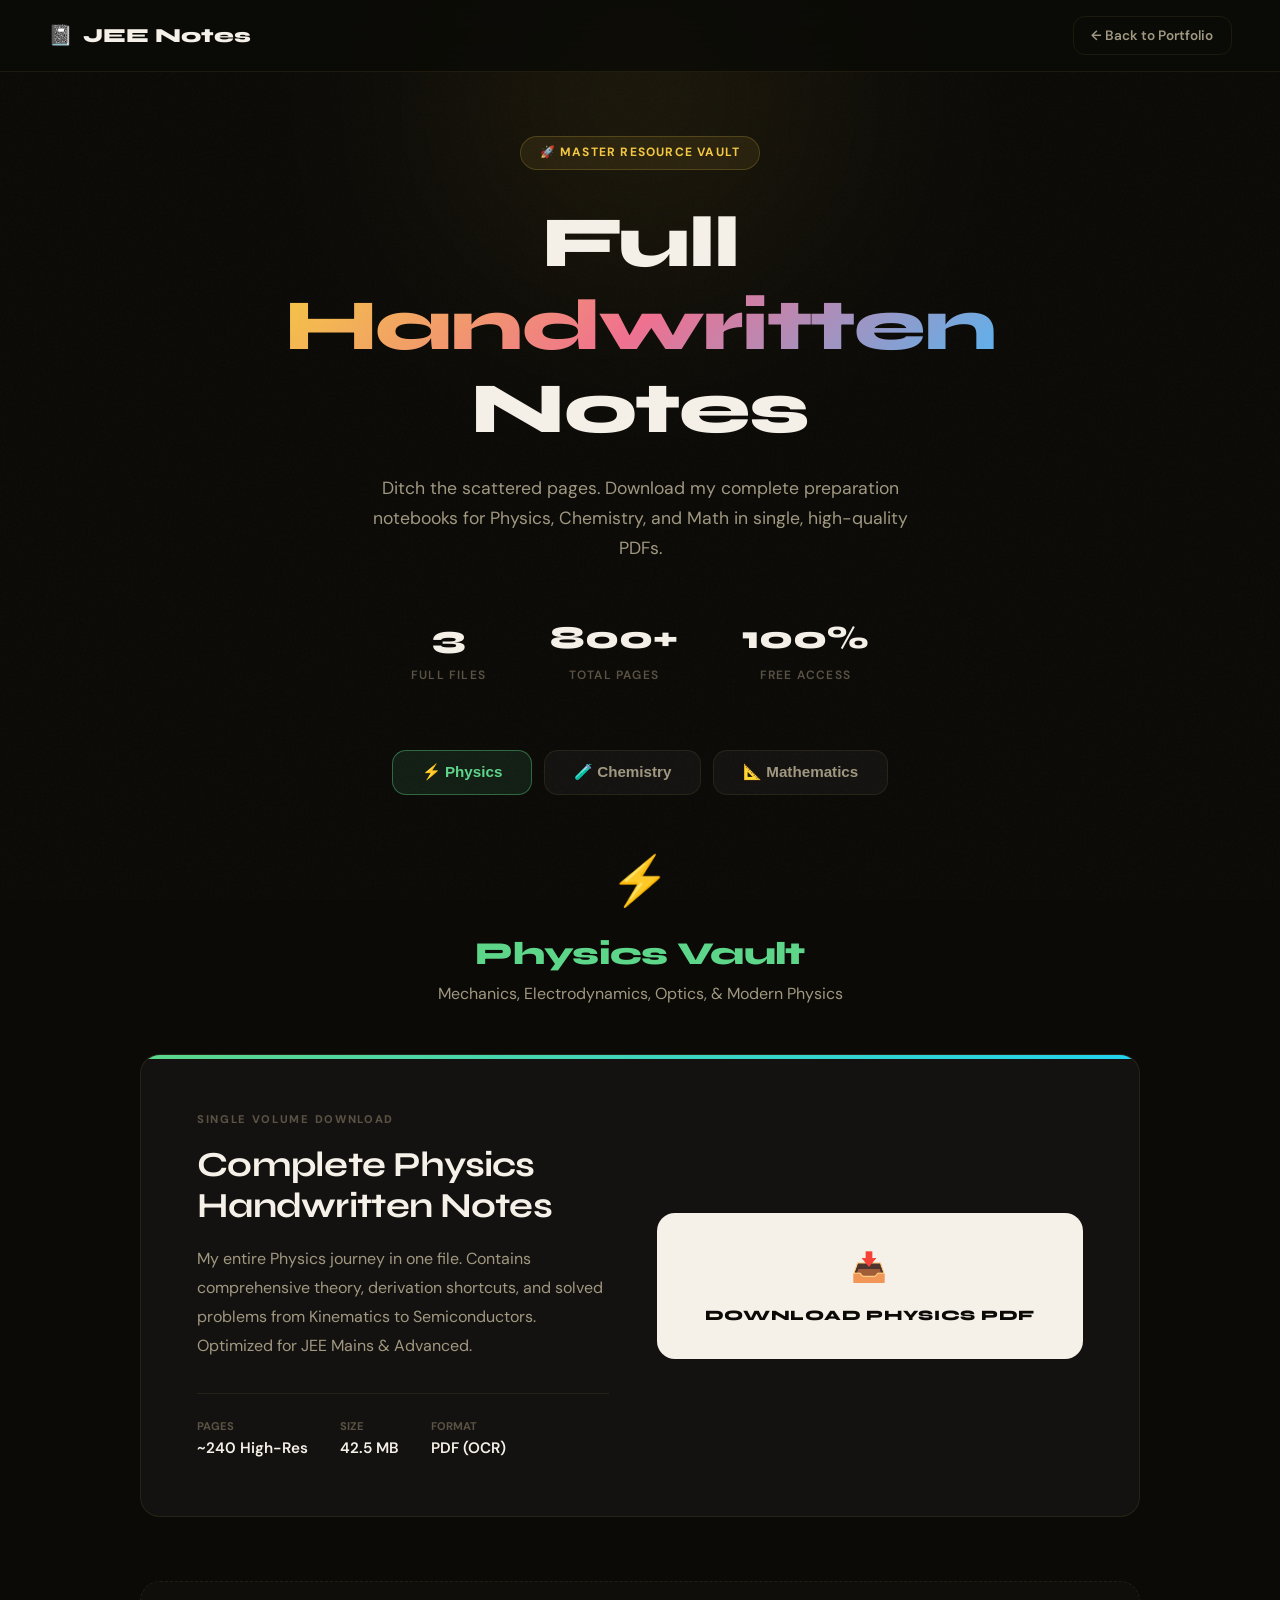
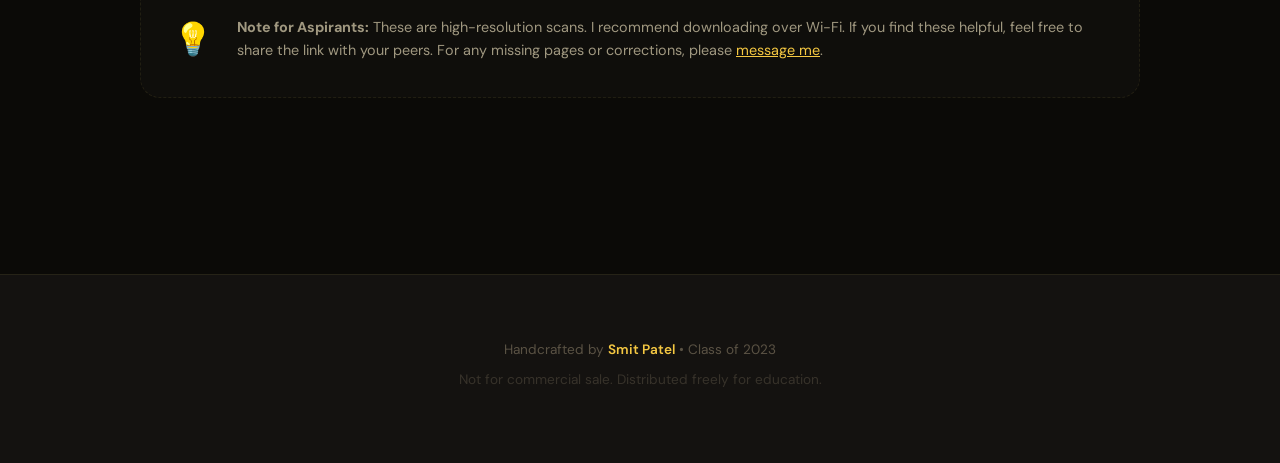
==== jee-notes.html @ 34f79dc5 "Add files via upload" ====
<!DOCTYPE html>
<html lang="en">

<head>
    <meta charset="UTF-8">
    <meta name="viewport" content="width=device-width, initial-scale=1.0">
    <title>JEE Notes — Smit Patel</title>
    <link rel="preconnect" href="https://fonts.googleapis.com">
    <link
        href="https://fonts.googleapis.com/css2?family=Syne:wght@400;600;700;800&family=DM+Sans:ital,opsz,wght@0,9..40,300;0,9..40,400;0,9..40,500;1,9..40,300&display=swap"
        rel="stylesheet">
    <style>
        :root {
            --bg: #0b0a07;
            --surface: #141210;
            --surface2: #1c1a15;
            --border: rgba(255, 220, 100, 0.08);
            --border-hover: rgba(255, 220, 100, 0.18);
            --text: #f5f0e8;
            --text-dim: #a09880;
            --text-muted: #5a5244;
            --gold: #f5c842;
            --gold2: #e8a020;
            --green: #5dd68a;
            --blue: #58b4f0;
            --pink: #f07090;
            --radius: 20px;
            --radius-sm: 10px;
        }

        *,
        *::before,
        *::after {
            box-sizing: border-box;
            margin: 0;
            padding: 0;
        }

        html {
            scroll-behavior: smooth;
        }

        body {
            font-family: 'DM Sans', sans-serif;
            background: var(--bg);
            color: var(--text);
            line-height: 1.6;
            overflow-x: hidden;
            -webkit-font-smoothing: antialiased;
        }

        /* Noise grain effect */
        body::before {
            content: '';
            position: fixed;
            inset: 0;
            background-image: url("data:image/svg+xml,%3Csvg viewBox='0 0 512 512' xmlns='http://www.w3.org/2000/svg'%3E%3Cfilter id='n'%3E%3CfeTurbulence type='fractalNoise' baseFrequency='0.75' numOctaves='4' stitchTiles='stitch'/%3E%3C/filter%3E%3Crect width='100%25' height='100%25' filter='url(%23n)' opacity='1'/%3E%3C/svg%3E");
            opacity: 0.025;
            pointer-events: none;
            z-index: 999;
        }

        h1,
        h2,
        h3,
        h4 {
            font-family: 'Syne', sans-serif;
            line-height: 1.15;
            letter-spacing: -0.02em;
        }

        /* ── NAV ── */
        nav {
            position: fixed;
            top: 0;
            left: 0;
            right: 0;
            z-index: 1000;
            padding: 0 clamp(1.5rem, 5vw, 3rem);
            height: 72px;
            display: flex;
            align-items: center;
            justify-content: space-between;
            background: rgba(11, 10, 7, 0.8);
            backdrop-filter: blur(20px);
            border-bottom: 1px solid var(--border);
        }

        .nav-logo {
            font-family: 'Syne', sans-serif;
            font-size: 1.25rem;
            font-weight: 800;
            color: var(--text);
            text-decoration: none;
            display: flex;
            align-items: center;
            gap: 0.6rem;
        }

        .nav-logo span {
            color: var(--gold);
        }

        .nav-back {
            display: inline-flex;
            align-items: center;
            gap: 0.5rem;
            font-size: 0.85rem;
            font-weight: 600;
            color: var(--text-dim);
            text-decoration: none;
            padding: 0.5rem 1.1rem;
            border: 1px solid var(--border);
            border-radius: 12px;
            transition: all 0.2s cubic-bezier(0.4, 0, 0.2, 1);
        }

        .nav-back:hover {
            color: var(--text);
            border-color: var(--border-hover);
            background: var(--surface2);
            transform: translateX(-3px);
        }

        /* ── HERO ── */
        .hero {
            min-height: 55vh;
            display: flex;
            align-items: center;
            justify-content: center;
            padding-top: 72px;
            position: relative;
            text-align: center;
        }

        .hero-glow {
            position: absolute;
            pointer-events: none;
            border-radius: 50%;
            filter: blur(120px);
            opacity: 0.15;
            z-index: 0;
        }

        .glow-gold {
            width: 600px;
            height: 400px;
            top: -100px;
            left: 50%;
            transform: translateX(-50%);
            background: radial-gradient(circle, var(--gold), transparent 70%);
        }

        .hero-inner {
            position: relative;
            z-index: 1;
            padding: 4rem clamp(1.5rem, 5vw, 2.5rem);
            max-width: 800px;
        }

        .hero-badge {
            display: inline-flex;
            align-items: center;
            gap: 0.5rem;
            background: rgba(245, 200, 66, 0.08);
            border: 1px solid rgba(245, 200, 66, 0.2);
            border-radius: 100px;
            padding: 0.4rem 1.2rem;
            font-size: 0.75rem;
            font-weight: 700;
            letter-spacing: 0.1em;
            text-transform: uppercase;
            color: var(--gold);
            margin-bottom: 2rem;
        }

        .hero-title {
            font-size: clamp(2.5rem, 7vw, 4.5rem);
            font-weight: 800;
            margin-bottom: 1.5rem;
        }

        .hero-title span {
            background: linear-gradient(135deg, #f5c842 0%, #f07090 50%, #58b4f0 100%);
            -webkit-background-clip: text;
            -webkit-text-fill-color: transparent;
            background-clip: text;
        }

        .hero-sub {
            font-size: 1.1rem;
            color: var(--text-dim);
            line-height: 1.7;
            max-width: 550px;
            margin: 0 auto 3rem;
        }

        .hero-stats {
            display: flex;
            justify-content: center;
            gap: 4rem;
            flex-wrap: wrap;
        }

        .stat-num {
            font-family: 'Syne', sans-serif;
            font-size: 2rem;
            font-weight: 800;
            color: var(--text);
            margin-bottom: 0.2rem;
        }

        .stat-label {
            font-size: 0.75rem;
            color: var(--text-muted);
            text-transform: uppercase;
            letter-spacing: 0.1em;
            font-weight: 600;
        }

        /* ── TABS ── */
        .tabs {
            display: flex;
            justify-content: center;
            gap: 0.75rem;
            margin-bottom: 3rem;
            flex-wrap: wrap;
        }

        .tab-btn {
            display: inline-flex;
            align-items: center;
            gap: 0.6rem;
            padding: 0.8rem 1.8rem;
            border-radius: 14px;
            border: 1px solid var(--border);
            background: var(--surface);
            color: var(--text-dim);
            font-size: 0.95rem;
            font-weight: 600;
            cursor: pointer;
            transition: all 0.3s cubic-bezier(0.4, 0, 0.2, 1);
        }

        .tab-btn:hover {
            border-color: var(--border-hover);
            background: var(--surface2);
            color: var(--text);
        }

        .tab-btn.active-phy {
            background: rgba(93, 214, 138, 0.1);
            border-color: rgba(93, 214, 138, 0.4);
            color: var(--green);
        }

        .tab-btn.active-chem {
            background: rgba(245, 200, 66, 0.1);
            border-color: rgba(245, 200, 66, 0.4);
            color: var(--gold);
        }

        .tab-btn.active-math {
            background: rgba(88, 180, 240, 0.1);
            border-color: rgba(88, 180, 240, 0.4);
            color: var(--blue);
        }

        /* ── NOTES SECTIONS ── */
        .notes-section {
            display: none;
            animation: slideUp 0.5s cubic-bezier(0.2, 0.8, 0.2, 1);
        }

        .notes-section.active {
            display: block;
        }

        @keyframes slideUp {
            from {
                opacity: 0;
                transform: translateY(30px);
            }

            to {
                opacity: 1;
                transform: translateY(0);
            }
        }

        .section-header {
            text-align: center;
            margin-bottom: 3rem;
        }

        .section-icon {
            font-size: 3rem;
            display: block;
            margin-bottom: 1rem;
        }

        .section-title {
            font-size: 2rem;
            font-weight: 800;
            margin-bottom: 0.5rem;
        }

        .section-desc {
            font-size: 1rem;
            color: var(--text-dim);
        }

        /* ── MASTER CARD ── */
        .master-card {
            background: var(--surface);
            border: 1px solid var(--border);
            border-radius: var(--radius);
            padding: clamp(2rem, 5vw, 3.5rem);
            position: relative;
            overflow: hidden;
            display: flex;
            align-items: center;
            justify-content: space-between;
            gap: 3rem;
            transition: all 0.4s ease;
        }

        .master-card:hover {
            border-color: var(--border-hover);
            transform: translateY(-5px);
            box-shadow: 0 20px 60px rgba(0, 0, 0, 0.4);
        }

        /* Decorative Gradient Bar */
        .master-card::before {
            content: '';
            position: absolute;
            top: 0;
            left: 0;
            right: 0;
            height: 4px;
        }

        .phy-card::before {
            background: linear-gradient(90deg, var(--green), #22d3ee);
        }

        .chem-card::before {
            background: linear-gradient(90deg, var(--gold), var(--pink));
        }

        .math-card::before {
            background: linear-gradient(90deg, var(--blue), #818cf8);
        }

        .card-content {
            flex: 1;
        }

        .card-badge {
            font-size: 0.7rem;
            font-weight: 800;
            text-transform: uppercase;
            letter-spacing: 0.15em;
            color: var(--text-muted);
            margin-bottom: 1rem;
            display: block;
        }

        .card-title {
            font-size: clamp(1.5rem, 4vw, 2.2rem);
            margin-bottom: 1.2rem;
            color: var(--text);
        }

        .card-description {
            font-size: 1rem;
            color: var(--text-dim);
            max-width: 500px;
            line-height: 1.8;
            margin-bottom: 2rem;
        }

        .card-meta {
            display: flex;
            gap: 2rem;
            border-top: 1px solid var(--border);
            padding-top: 1.5rem;
        }

        .meta-item {
            display: flex;
            flex-direction: column;
        }

        .meta-label {
            font-size: 0.7rem;
            color: var(--text-muted);
            text-transform: uppercase;
            font-weight: 700;
        }

        .meta-value {
            font-size: 0.95rem;
            font-weight: 600;
            color: var(--text);
        }

        .dl-button {
            display: inline-flex;
            flex-direction: column;
            align-items: center;
            justify-content: center;
            gap: 0.8rem;
            background: var(--text);
            color: var(--bg);
            padding: 2rem 3rem;
            border-radius: 18px;
            text-decoration: none;
            font-weight: 800;
            font-family: 'Syne', sans-serif;
            transition: all 0.3s ease;
            text-align: center;
            min-width: 220px;
        }

        .dl-button span {
            font-size: 0.9rem;
            text-transform: uppercase;
            letter-spacing: 0.05em;
        }

        .dl-button .icon {
            font-size: 1.8rem;
        }

        .dl-button:hover {
            transform: scale(1.03);
            background: #fff;
            box-shadow: 0 10px 30px rgba(255, 255, 255, 0.1);
        }

        /* ── INFO BOX ── */
        .info-box {
            background: rgba(255, 255, 255, 0.02);
            border: 1px dashed var(--border);
            border-radius: var(--radius);
            padding: 2rem;
            display: flex;
            gap: 1.5rem;
            margin-top: 4rem;
            align-items: center;
        }

        .info-box span {
            font-size: 2rem;
        }

        .info-box p {
            font-size: 0.9rem;
            color: var(--text-dim);
            line-height: 1.6;
        }

        /* ── FOOTER ── */
        footer {
            margin-top: 6rem;
            padding: 4rem clamp(1.5rem, 5vw, 3rem);
            border-top: 1px solid var(--border);
            text-align: center;
            background: var(--surface);
        }

        footer p {
            font-size: 0.85rem;
            color: var(--text-muted);
            margin-bottom: 0.5rem;
        }

        footer a {
            color: var(--gold);
            text-decoration: none;
            font-weight: 600;
        }

        footer a:hover {
            text-decoration: underline;
        }

        /* Reveal Animation Classes */
        .reveal {
            opacity: 0;
            transform: translateY(20px);
            transition: all 0.6s ease-out;
        }

        .reveal.visible {
            opacity: 1;
            transform: translateY(0);
        }

        @media (max-width: 900px) {
            .master-card {
                flex-direction: column;
                text-align: center;
                align-items: center;
                padding: 2.5rem 1.5rem;
            }

            .card-description {
                margin-left: auto;
                margin-right: auto;
            }

            .card-meta {
                justify-content: center;
            }

            .dl-button {
                width: 100%;
                min-width: unset;
            }
        }

        @media (max-width: 600px) {
            .hero-stats {
                gap: 2rem;
            }

            .hero-title {
                font-size: 2.8rem;
            }

            .tabs {
                gap: 0.5rem;
            }

            .tab-btn {
                padding: 0.6rem 1rem;
                font-size: 0.85rem;
            }
        }
    </style>
</head>

<body>

    <!-- NAV -->
    <nav>
        <a href="jee-notes.html" class="nav-logo">
            <span>📓</span> JEE Notes
        </a>
        <a href="home.html" class="nav-back">
            ← Back to Portfolio
        </a>
    </nav>

    <!-- HERO -->
    <section class="hero">
        <div class="hero-glow glow-gold"></div>
        <div class="hero-inner">
            <div class="hero-badge reveal">🚀 Master Resource Vault</div>
            <h1 class="hero-title reveal">Full <span>Handwritten</span> Notes</h1>
            <p class="hero-sub reveal">
                Ditch the scattered pages. Download my complete preparation notebooks for Physics, Chemistry, and Math
                in single, high-quality PDFs.
            </p>
            <div class="hero-stats reveal">
                <div class="stat">
                    <div class="stat-num">3</div>
                    <div class="stat-label">Full Files</div>
                </div>
                <div class="stat">
                    <div class="stat-num">800+</div>
                    <div class="stat-label">Total Pages</div>
                </div>
                <div class="stat">
                    <div class="stat-num">100%</div>
                    <div class="stat-label">Free Access</div>
                </div>
            </div>
        </div>
    </section>

    <!-- MAIN CONTENT -->
    <main style="max-width:1080px; margin:0 auto; padding:0 clamp(1.5rem, 5vw, 2.5rem) 5rem;">

        <!-- TABS -->
        <div class="tabs reveal">
            <button class="tab-btn active-phy" onclick="switchTab('phy', this)">⚡ Physics</button>
            <button class="tab-btn" onclick="switchTab('chem', this)">🧪 Chemistry</button>
            <button class="tab-btn" onclick="switchTab('math', this)">📐 Mathematics</button>
        </div>

        <!-- ── PHYSICS ── -->
        <div class="notes-section active" id="tab-phy">
            <div class="section-header reveal">
                <span class="section-icon">⚡</span>
                <h2 class="section-title" style="color:var(--green);">Physics Vault</h2>
                <p class="section-desc">Mechanics, Electrodynamics, Optics, & Modern Physics</p>
            </div>

            <div class="master-card phy-card reveal">
                <div class="card-content">
                    <span class="card-badge">Single Volume Download</span>
                    <h3 class="card-title">Complete Physics Handwritten Notes</h3>
                    <p class="card-description">
                        My entire Physics journey in one file. Contains comprehensive theory, derivation shortcuts, and
                        solved problems from Kinematics to Semiconductors. Optimized for JEE Mains & Advanced.
                    </p>
                    <div class="card-meta">
                        <div class="meta-item">
                            <span class="meta-label">Pages</span>
                            <span class="meta-value">~240 High-Res</span>
                        </div>
                        <div class="meta-item">
                            <span class="meta-label">Size</span>
                            <span class="meta-value">42.5 MB</span>
                        </div>
                        <div class="meta-item">
                            <span class="meta-label">Format</span>
                            <span class="meta-value">PDF (OCR)</span>
                        </div>
                    </div>
                </div>
                <a href="physics-master.pdf" class="dl-button" download>
                    <span class="icon">📥</span>
                    <span>Download Physics PDF</span>
                </a>
            </div>
        </div>

        <!-- ── CHEMISTRY ── -->
        <div class="notes-section" id="tab-chem">
            <div class="section-header reveal">
                <span class="section-icon">🧪</span>
                <h2 class="section-title" style="color:var(--gold);">Chemistry Vault</h2>
                <p class="section-desc">Physical, Organic, & Inorganic Masterclasses</p>
            </div>

            <div class="master-card chem-card reveal">
                <div class="card-content">
                    <span class="card-badge">Single Volume Download</span>
                    <h3 class="card-title">Complete Chemistry Handwritten Notes</h3>
                    <p class="card-description">
                        A consolidated guide including detailed reaction mechanisms, physical chemistry formula sheets,
                        and essential inorganic trends. Categorized and color-coded for quick revision.
                    </p>
                    <div class="card-meta">
                        <div class="meta-item">
                            <span class="meta-label">Pages</span>
                            <span class="meta-value">~310 High-Res</span>
                        </div>
                        <div class="meta-item">
                            <span class="meta-label">Size</span>
                            <span class="meta-value">55.2 MB</span>
                        </div>
                        <div class="meta-item">
                            <span class="meta-label">Format</span>
                            <span class="meta-value">PDF (OCR)</span>
                        </div>
                    </div>
                </div>
                <a href="chemistry-master.pdf" class="dl-button" download>
                    <span class="icon">📥</span>
                    <span>Download Chemistry PDF</span>
                </a>
            </div>
        </div>

        <!-- ── MATHEMATICS ── -->
        <div class="notes-section" id="tab-math">
            <div class="section-header reveal">
                <span class="section-icon">📐</span>
                <h2 class="section-title" style="color:var(--blue);">Mathematics Vault</h2>
                <p class="section-desc">Algebra, Calculus, Geometry, & Trigonometry</p>
            </div>

            <div class="master-card math-card reveal">
                <div class="card-content">
                    <span class="card-badge">Single Volume Download</span>
                    <h3 class="card-title">Complete Mathematics Handwritten Notes</h3>
                    <p class="card-description">
                        Every theorem, proof, and JEE-specific trick I used. From Calculus to Coordinate Geometry, these
                        notes focus on logic and fast problem-solving techniques for the toughest papers.
                    </p>
                    <div class="card-meta">
                        <div class="meta-item">
                            <span class="meta-label">Pages</span>
                            <span class="meta-value">~280 High-Res</span>
                        </div>
                        <div class="meta-item">
                            <span class="meta-label">Size</span>
                            <span class="meta-value">38.9 MB</span>
                        </div>
                        <div class="meta-item">
                            <span class="meta-label">Format</span>
                            <span class="meta-value">PDF (OCR)</span>
                        </div>
                    </div>
                </div>
                <a href="math-master.pdf" class="dl-button" download>
                    <span class="icon">📥</span>
                    <span>Download Math PDF</span>
                </a>
            </div>
        </div>

        <!-- INFO BOX -->
        <div class="info-box reveal">
            <span>💡</span>
            <p>
                <strong>Note for Aspirants:</strong> These are high-resolution scans. I recommend downloading over
                Wi-Fi. If you find these helpful, feel free to share the link with your peers. For any missing pages or
                corrections, please
                <a href="home1.html#contact" style="color:var(--gold); text-decoration: underline;">message me</a>.
            </p>
        </div>

    </main>

    <footer>
        <p>Handcrafted by <a href="home1.html">Smit Patel</a> • Class of 2023</p>
        <p style="opacity: 0.5;">Not for commercial sale. Distributed freely for education.</p>
    </footer>

    <script>
        // Tab switching logic
        function switchTab(id, btn) {
            // Remove active states
            document.querySelectorAll('.notes-section').forEach(s => s.classList.remove('active'));
            document.querySelectorAll('.tab-btn').forEach(b => {
                b.classList.remove('active-phy', 'active-chem', 'active-math');
            });

            // Set new active states
            document.getElementById('tab-' + id).classList.add('active');
            btn.classList.add('active-' + id);

            // Reset scroll position slightly for better UX
            const offset = btn.offsetTop - 100;
            window.scrollTo({ top: offset, behavior: 'smooth' });

            // Refresh reveal animations in the new section
            triggerSectionReveal(id);
        }

        function triggerSectionReveal(id) {
            document.querySelectorAll('#tab-' + id + ' .reveal').forEach((el, index) => {
                el.classList.remove('visible');
                setTimeout(() => {
                    el.classList.add('visible');
                }, index * 100);
            });
        }

        // Intersection Observer for scroll reveal
        const revealCallback = (entries) => {
            entries.forEach(entry => {
                if (entry.isIntersecting) {
                    entry.target.classList.add('visible');
                }
            });
        };

        const observer = new IntersectionObserver(revealCallback, {
            threshold: 0.1
        });

        document.querySelectorAll('.reveal').forEach(el => observer.observe(el));

        // Initial trigger for the first section
        window.addEventListener('DOMContentLoaded', () => {
            triggerSectionReveal('phy');
        });
    </script>

</body>

</html>
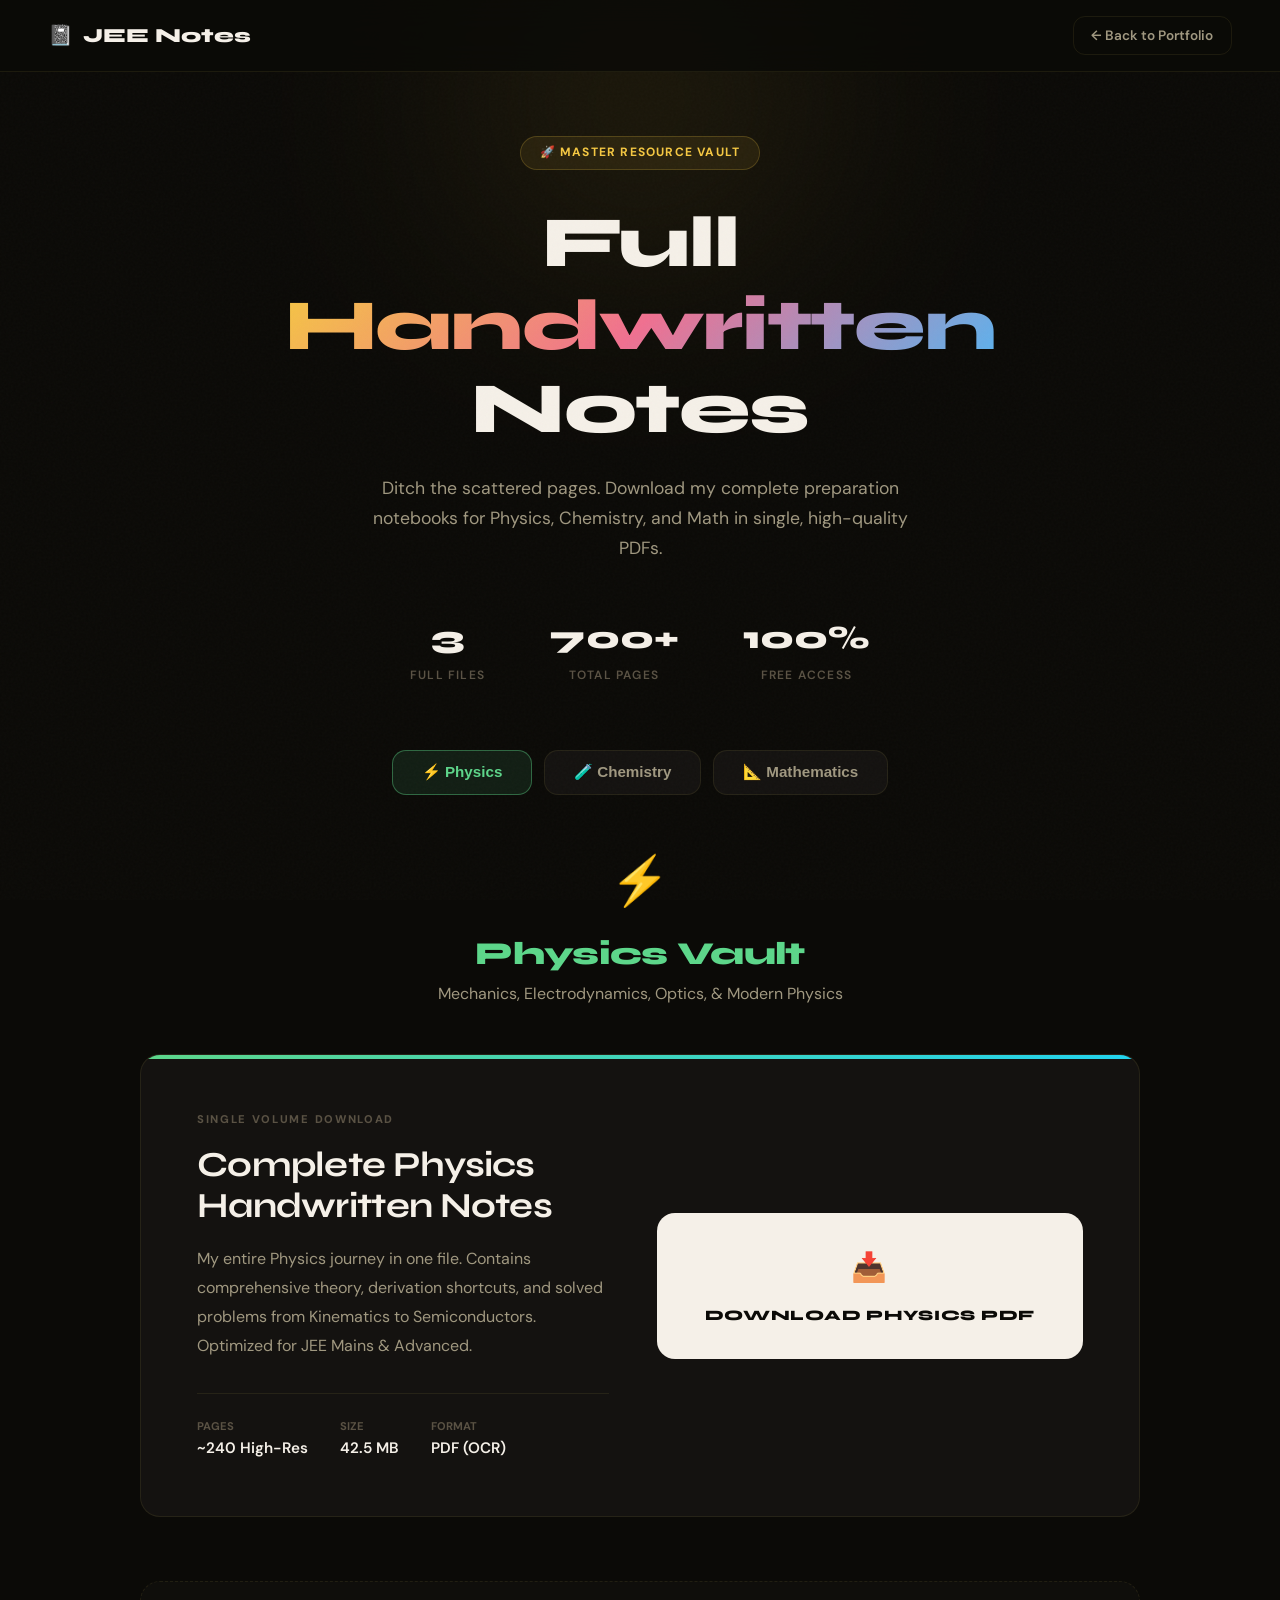
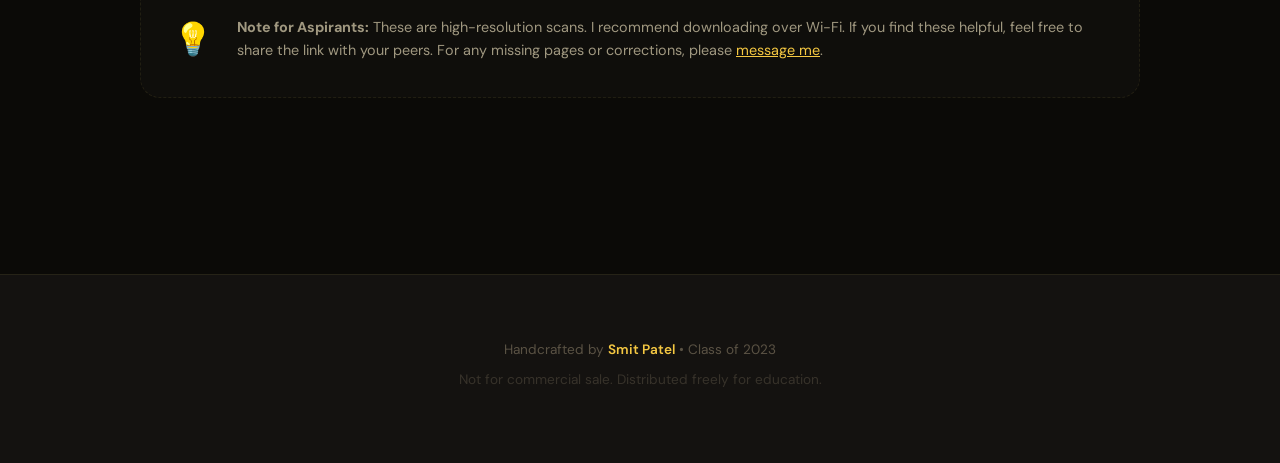
==== commit 2a4084ff: "Update jee-notes.html" ====
--- a/jee-notes.html
+++ b/jee-notes.html
@@ -550,7 +550,7 @@
         <a href="jee-notes.html" class="nav-logo">
             <span>📓</span> JEE Notes
         </a>
-        <a href="home.html" class="nav-back">
+        <a href="index.html" class="nav-back">
             ← Back to Portfolio
         </a>
     </nav>
@@ -571,7 +571,7 @@
                     <div class="stat-label">Full Files</div>
                 </div>
                 <div class="stat">
-                    <div class="stat-num">800+</div>
+                    <div class="stat-num">700+</div>
                     <div class="stat-label">Total Pages</div>
                 </div>
                 <div class="stat">
@@ -713,14 +713,14 @@
                 <strong>Note for Aspirants:</strong> These are high-resolution scans. I recommend downloading over
                 Wi-Fi. If you find these helpful, feel free to share the link with your peers. For any missing pages or
                 corrections, please
-                <a href="home1.html#contact" style="color:var(--gold); text-decoration: underline;">message me</a>.
+                <a href="index.html#contact" style="color:var(--gold); text-decoration: underline;">message me</a>.
             </p>
         </div>
 
     </main>
 
     <footer>
-        <p>Handcrafted by <a href="home1.html">Smit Patel</a> • Class of 2023</p>
+        <p>Handcrafted by <a href="index.html">Smit Patel</a> • Class of 2023</p>
         <p style="opacity: 0.5;">Not for commercial sale. Distributed freely for education.</p>
     </footer>
 
@@ -777,4 +777,4 @@
 
 </body>
 
-</html>+</html>
